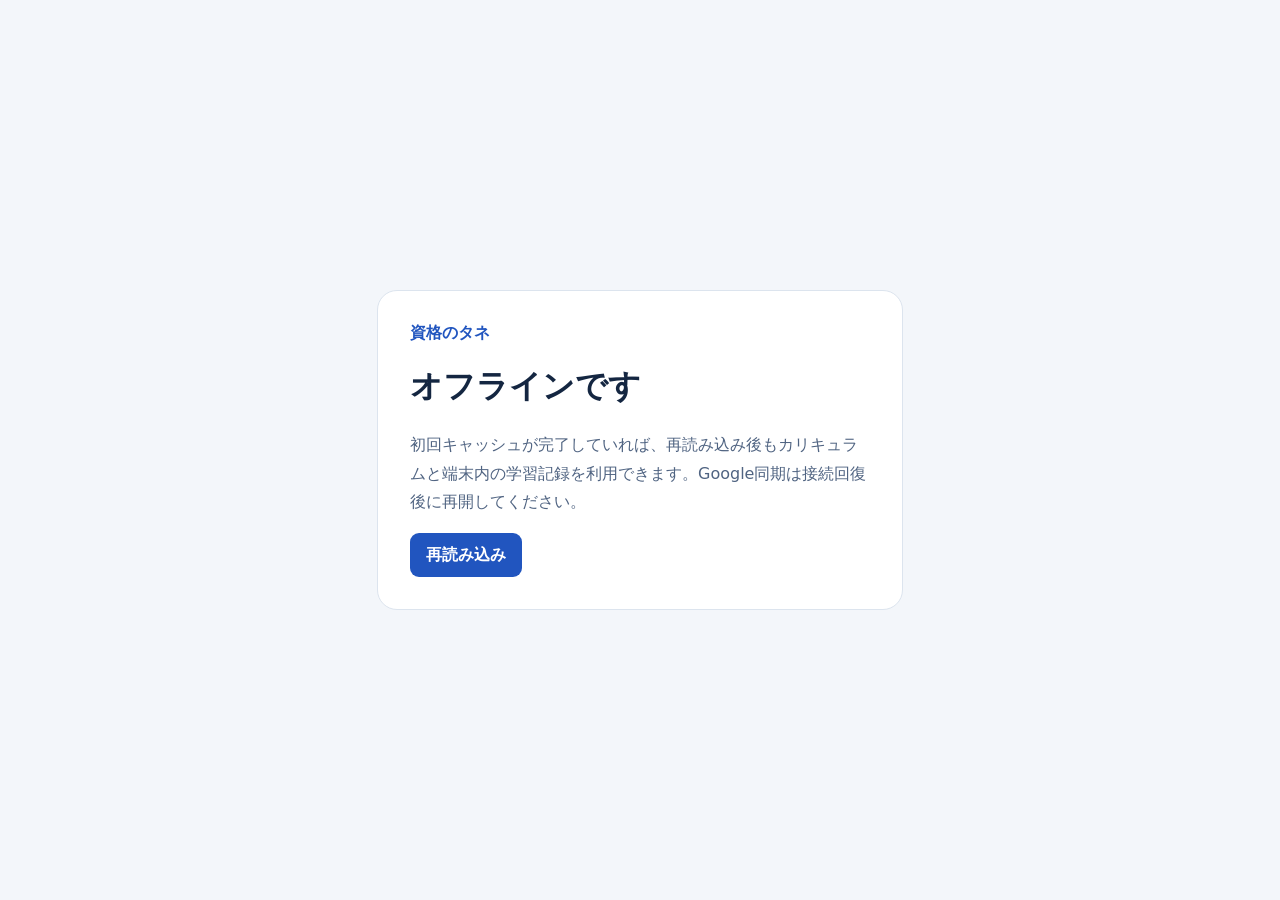
==== offline.html @ a2be4250 "Use native Japanese fonts for study screens" ====
<!doctype html>
<html lang="ja"><head><meta charset="UTF-8"><meta name="viewport" content="width=device-width,initial-scale=1"><meta name="theme-color" content="#f3f6fa"><title>オフライン｜資格のタネ</title><style>body{min-height:100vh;margin:0;display:grid;place-items:center;background:#f3f6fa;color:#142641;font:16px "Hiragino Sans","Yu Gothic","Meiryo","Noto Sans CJK JP",system-ui,sans-serif}.card{max-width:460px;margin:20px;padding:32px;border:1px solid #dce4ee;border-radius:20px;background:#fff}strong{color:#2155bf}p{color:#506482;line-height:1.8}button{font:inherit;min-height:44px;padding:0 16px;border:0;border-radius:9px;background:#2155bf;color:#fff;font-weight:800;cursor:pointer}</style></head><body><main class="card"><strong>資格のタネ</strong><h1>オフラインです</h1><p>初回キャッシュが完了していれば、再読み込み後もカリキュラムと端末内の学習記録を利用できます。Google同期は接続回復後に再開してください。</p><button onclick="location.reload()">再読み込み</button></main></body></html>
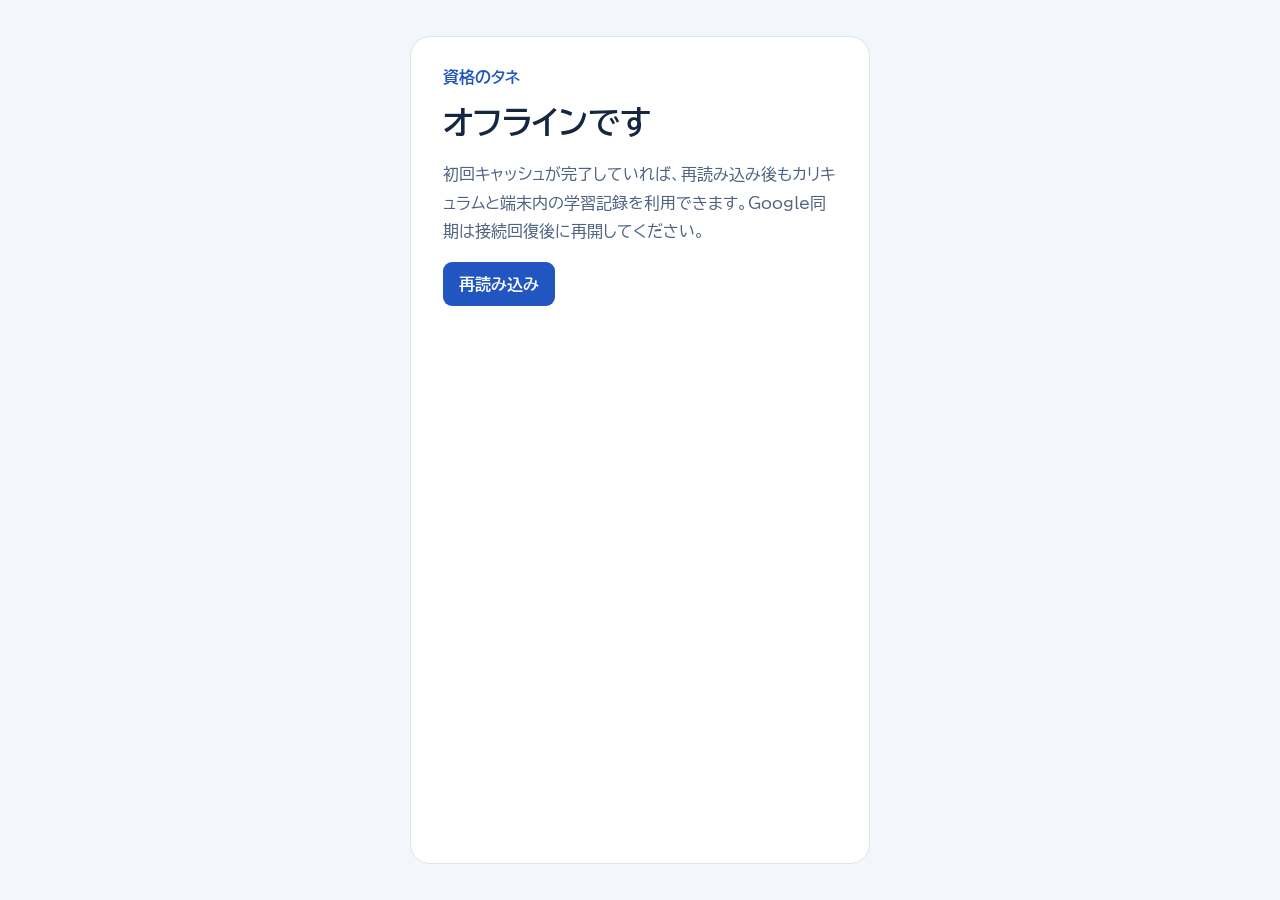
==== commit bcc8742c: "Improve Japanese typography for practice questions" ====
--- a/offline.html
+++ b/offline.html
@@ -1,2 +1,2 @@
 <!doctype html>
-<html lang="ja"><head><meta charset="UTF-8"><meta name="viewport" content="width=device-width,initial-scale=1"><meta name="theme-color" content="#f3f6fa"><title>オフライン｜資格のタネ</title><style>body{min-height:100vh;margin:0;display:grid;place-items:center;background:#f3f6fa;color:#142641;font:16px "Hiragino Sans","Yu Gothic","Meiryo","Noto Sans CJK JP",system-ui,sans-serif}.card{max-width:460px;margin:20px;padding:32px;border:1px solid #dce4ee;border-radius:20px;background:#fff}strong{color:#2155bf}p{color:#506482;line-height:1.8}button{font:inherit;min-height:44px;padding:0 16px;border:0;border-radius:9px;background:#2155bf;color:#fff;font-weight:800;cursor:pointer}</style></head><body><main class="card"><strong>資格のタネ</strong><h1>オフラインです</h1><p>初回キャッシュが完了していれば、再読み込み後もカリキュラムと端末内の学習記録を利用できます。Google同期は接続回復後に再開してください。</p><button onclick="location.reload()">再読み込み</button></main></body></html>
+<html lang="ja"><head><meta charset="UTF-8"><meta name="viewport" content="width=device-width,initial-scale=1"><meta name="theme-color" content="#f3f6fa"><title>オフライン｜資格のタネ</title><link rel="stylesheet" href="styles.css?v=41"><style>body{min-height:100vh;margin:0;display:grid;place-items:center;background:#f3f6fa;color:#142641;font:16px "BIZ UDPGothic","Hiragino Sans","Yu Gothic","Meiryo","Noto Sans CJK JP",system-ui,sans-serif}.card{max-width:460px;margin:20px;padding:32px;border:1px solid #dce4ee;border-radius:20px;background:#fff}strong{color:#2155bf}p{color:#506482;line-height:1.8}button{font:inherit;min-height:44px;padding:0 16px;border:0;border-radius:9px;background:#2155bf;color:#fff;font-weight:800;cursor:pointer}</style></head><body><main class="card"><strong>資格のタネ</strong><h1>オフラインです</h1><p>初回キャッシュが完了していれば、再読み込み後もカリキュラムと端末内の学習記録を利用できます。Google同期は接続回復後に再開してください。</p><button onclick="location.reload()">再読み込み</button></main></body></html>
--- a/styles.css
+++ b/styles.css
@@ -0,0 +1,360 @@
+@font-face {
+  font-family: "BIZ UDPGothic";
+  src: url("fonts/biz-ud-pgothic-regular.woff2") format("woff2");
+  font-weight: 400;
+  font-display: swap;
+}
+
+@font-face {
+  font-family: "BIZ UDPGothic";
+  src: url("fonts/biz-ud-pgothic-bold.woff2") format("woff2");
+  font-weight: 700;
+  font-display: swap;
+}
+
+:root {
+  color-scheme: light;
+  --bg: #f3f6fa;
+  --surface: #fff;
+  --surface-2: #f6f8fc;
+  --surface-3: #dfe7f3;
+  --line: #dce4ee;
+  --line-bright: #8da4c1;
+  --text: #142641;
+  --muted: #506482;
+  --accent: #2155bf;
+  --accent-hover: #19449f;
+  --accent-soft: #eaf1ff;
+  --support: #225880;
+  --orange: #80501b;
+  --red: #a8313b;
+  --shadow: 0 14px 42px rgba(43, 75, 120, .09);
+  font-family: "BIZ UDPGothic", "Hiragino Sans", "Yu Gothic", "Meiryo", "Noto Sans CJK JP", system-ui, sans-serif;
+}
+
+* { box-sizing: border-box; }
+[hidden] { display: none !important; }
+html { background: var(--bg); scroll-behavior: smooth; }
+body { margin: 0; min-width: 320px; min-height: 100vh; color: var(--text); background: var(--bg); line-height: 1.6; }
+h1, h2 { font-weight: 700; }
+button, input, select, textarea { font: inherit; }
+button { color: inherit; }
+button:focus-visible, input:focus-visible, select:focus-visible, textarea:focus-visible, a:focus-visible { outline: 3px solid #2760c4; outline-offset: 3px; }
+.skip-link { position: fixed; z-index: 100; top: 8px; left: 8px; padding: 10px 14px; border-radius: 8px; background: var(--accent); color: #fff; transform: translateY(-160%); }
+.skip-link:focus { transform: none; }
+
+.topbar { position: sticky; top: 0; z-index: 20; height: 72px; display: flex; align-items: center; justify-content: space-between; padding: 0 clamp(18px, 4vw, 58px); border-bottom: 1px solid var(--line); background: rgba(255, 255, 255, .94); backdrop-filter: blur(18px); }
+.brand { display: inline-flex; align-items: center; gap: 12px; padding: 0; border: 0; background: transparent; cursor: pointer; letter-spacing: .035em; }
+.brand strong { color: var(--accent); }
+.brand-mark { width: 22px; height: 23px; display: grid; grid-template-columns: repeat(3, 5px); align-items: end; gap: 3px; }
+.brand-mark i { display: block; border-radius: 4px; background: var(--accent); }
+.brand-mark i:nth-child(1) { height: 9px; }
+.brand-mark i:nth-child(2) { height: 16px; }
+.brand-mark i:nth-child(3) { height: 23px; }
+.top-actions, .plan-actions { display: flex; align-items: center; gap: 10px; }
+.plan-actions[hidden] { display: none; }
+.ghost-button, .icon-button { border: 1px solid var(--line); background: var(--surface); cursor: pointer; }
+.ghost-button { min-height: 40px; padding: 0 14px; border-radius: 10px; color: var(--muted); font-size: .875rem; }
+.ghost-button:hover { color: var(--text); border-color: var(--line-bright); }
+.icon-button { width: 40px; height: 40px; display: grid; place-items: center; padding: 0; border-radius: 10px; }
+.icon-button svg { width: 18px; fill: none; stroke: currentColor; stroke-width: 1.8; stroke-linecap: round; stroke-linejoin: round; }
+.google-button { min-height: 40px; display: inline-flex; align-items: center; gap: 9px; padding: 0 13px; border: 1px solid var(--line); border-radius: 10px; background: #fff; color: #263026; font-size: .875rem; font-weight: 800; cursor: pointer; }
+.google-button:hover { background: var(--surface-2); }
+.google-button:disabled { opacity: .65; cursor: wait; }
+.google-button svg { width: 19px; height: 19px; }
+.account-menu { position: relative; }
+.account-menu[hidden] { display: none; }
+.account-menu summary { min-height: 40px; display: flex; align-items: center; gap: 8px; padding: 0 11px 0 6px; border: 1px solid var(--line); border-radius: 999px; background: var(--surface); cursor: pointer; list-style: none; font-size: .875rem; }
+.account-menu summary::-webkit-details-marker { display: none; }
+.account-avatar { width: 29px; height: 29px; display: grid; place-items: center; border-radius: 50%; background: var(--accent); background-position: center; background-size: cover; color: #fff; font-weight: 900; }
+.account-avatar.has-image { color: transparent; }
+.account-popover { position: absolute; z-index: 40; top: calc(100% + 10px); right: 0; width: 260px; padding: 16px; border: 1px solid var(--line); border-radius: 13px; background: var(--surface); box-shadow: var(--shadow); }
+.account-popover strong, .account-popover p { display: block; overflow: hidden; text-overflow: ellipsis; white-space: nowrap; }
+.account-popover strong { font-size: .875rem; }
+.account-popover p { margin: 6px 0 13px; color: var(--muted); font-size: .8rem; }
+.account-popover button { width: 100%; min-height: 38px; margin-top: 6px; border: 1px solid var(--line); border-radius: 8px; background: var(--surface-2); cursor: pointer; }
+.account-popover button:hover { border-color: var(--line-bright); }
+
+main { min-height: calc(100vh - 72px); }
+.view { display: none; }
+.view.active { display: block; animation: reveal .35s ease-out; }
+@keyframes reveal { from { opacity: 0; transform: translateY(7px); } to { opacity: 1; transform: none; } }
+
+.setup-view { width: min(1140px, calc(100% - 40px)); margin: 0 auto; padding: clamp(48px, 7vw, 96px) 0 72px; }
+.setup-view.active { display: grid; grid-template-columns: minmax(0, 1fr) minmax(390px, .9fr); align-items: start; gap: clamp(36px, 6vw, 82px); }
+.setup-intro { padding-top: clamp(12px, 4vw, 52px); }
+.setup-intro h1 { max-width: 760px; margin: 18px 0 22px; font-size: clamp(2.25rem, 4.1vw, 4.25rem); line-height: 1.22; }
+.setup-intro h1 span { color: var(--accent); }
+.setup-intro > p { max-width: 650px; margin: 0; color: var(--muted); font-size: 1rem; line-height: 1.9; }
+.principle-grid { display: grid; grid-template-columns: repeat(2, minmax(0, 1fr)); gap: 10px; max-width: 510px; margin-top: 30px; }
+.principle-grid article { min-width: 0; padding: 14px 16px; border: 1px solid var(--line); border-radius: 12px; background: var(--surface); }
+.principle-grid strong { display: block; color: var(--accent); font-size: .95rem; }
+.principle-grid small { display: block; margin-top: 4px; color: var(--muted); font-size: .875rem; line-height: 1.5; }
+
+.setup-card { padding: clamp(25px, 4vw, 38px); border: 1px solid var(--line); border-radius: 24px; background: var(--surface); box-shadow: var(--shadow); }
+.setup-fields { min-width: 0; margin: 0; padding: 0; border: 0; }
+.form-heading h2 { margin: 8px 0; font-size: 1.65rem; }
+.form-heading > p:last-child { margin: 0 0 25px; color: var(--muted); font-size: .875rem; }
+.field-grid { display: grid; grid-template-columns: 1fr 1fr; gap: 16px; }
+.field { min-width: 0; }
+.full-field { margin-bottom: 17px; }
+.field label { display: block; margin: 0 0 7px; color: var(--text); font-size: .875rem; font-weight: 800; }
+.field input, .field select, .field textarea { width: 100%; border: 1px solid var(--line); border-radius: 10px; background: var(--surface); color: var(--text); }
+.field input, .field select { height: 44px; padding: 0 11px; }
+.field textarea { min-height: 92px; padding: 11px; resize: vertical; line-height: 1.55; }
+.field input, .field select, .field textarea { font-size: 1rem; }
+.field small { display: block; margin-top: 6px; color: var(--muted); font-size: .75rem; line-height: 1.5; }
+.suffix-input { position: relative; }
+.suffix-input input { padding-right: 38px; }
+.suffix-input span { position: absolute; right: 12px; top: 12px; color: var(--muted); font-size: .77rem; }
+.field-grid + .full-field { margin-top: 17px; }
+.form-error, .record-error { margin: 14px 0; padding: 10px 12px; border: 1px solid #ebc3c8; border-radius: 9px; background: #fff3f4; color: var(--red); font-size: .77rem; line-height: 1.55; }
+.primary-button { min-height: 48px; display: inline-flex; align-items: center; justify-content: center; gap: 18px; padding: 0 20px; border: 1px solid var(--accent); border-radius: 11px; background: var(--accent); color: #fff; font-weight: 700; cursor: pointer; }
+.primary-button:hover { background: var(--accent-hover); }
+.generate-button { width: 100%; }
+.privacy-note { margin: 12px 0 0; color: var(--muted); text-align: center; font-size: .75rem; line-height: 1.5; }
+
+.plan-view { width: min(1240px, calc(100% - 40px)); margin: 0 auto; padding: 44px 0 70px; }
+.plan-hero { padding: 0 0 8px; }
+.plan-hero h1 { margin: 12px 0 8px; font-size: clamp(1.75rem, 3.7vw, 2.9rem); line-height: 1.35; overflow-wrap: anywhere; }
+.plan-overview { display: flex; align-items: center; justify-content: space-between; gap: 16px; padding-block: 16px; color: var(--muted); }
+.progress-orbit { --progress: 0; flex: 0 0 104px; width: 104px; height: 104px; display: grid; place-items: center; border-radius: 50%; background: conic-gradient(var(--accent) calc(var(--progress) * 1%), var(--surface-3) 0); }
+.progress-orbit::before { content: ""; grid-area: 1 / 1; width: 88px; height: 88px; border-radius: 50%; background: var(--bg); }
+.progress-orbit div { z-index: 1; grid-area: 1 / 1; text-align: center; }
+.progress-orbit strong { font-size: 1.8rem; letter-spacing: -.05em; }
+.progress-orbit span { color: var(--muted); }
+.progress-orbit small { display: block; color: var(--muted); font-size: .64rem; }
+.stats-grid { margin-top: 18px; display: grid; grid-template-columns: repeat(5, 1fr); gap: 10px; }
+.stat-card, .panel, .today-card { border: 1px solid var(--line); border-radius: 18px; background: var(--surface); }
+.stat-card { padding: 19px; }
+.stat-card span, .stat-card small { display: block; color: var(--muted); }
+.stat-card span { font-size: .875rem; font-weight: 800; }
+.stat-card strong { display: block; margin: 10px 0 4px; font-size: 1.72rem; letter-spacing: -.04em; }
+.stat-card small { font-size: .75rem; letter-spacing: .1em; text-transform: uppercase; }
+.accent-card { border-color: #cedcf5; background: linear-gradient(130deg, var(--accent-soft), var(--surface)); }
+
+.today-card { margin-top: 18px; padding: clamp(24px, 4vw, 38px); border-color: #cbd9ef; background: var(--surface); box-shadow: var(--shadow); scroll-margin-top: 90px; }
+.today-topline { display: flex; align-items: flex-start; justify-content: space-between; gap: 20px; }
+.today-topline h2 { margin: 7px 0 0; font-size: 1.55rem; }
+.phase-pill { padding: 7px 11px; border: 1px solid #c7d8f5; border-radius: 999px; background: var(--accent-soft); color: var(--accent); font-size: .7rem; font-weight: 900; }
+.today-grid { display: grid; grid-template-columns: minmax(0, 1.3fr) minmax(320px, .7fr); gap: 34px; margin-top: 30px; }
+.session-date { margin: 0; color: var(--support); font-size: .875rem; font-weight: 800; }
+.session-detail h3 { margin: 9px 0 6px; font-size: clamp(1.4rem, 3vw, 2.1rem); }
+.focus-domains { margin: 0; color: var(--muted); font-size: .875rem; }
+.task-list { display: grid; gap: 8px; margin: 25px 0 0; padding: 0; list-style: none; counter-reset: task; }
+.task-list li { display: grid; grid-template-columns: 52px 1fr; align-items: center; gap: 13px; padding: 12px 14px; border: 1px solid var(--line); border-radius: 10px; background: var(--surface-2); color: var(--text); font-size: .9rem; line-height: 1.5; }
+.task-time { color: var(--accent); font-size: .8rem; font-weight: 900; }
+.recall-list { display: grid; gap: 10px; margin-top: 16px; }
+.recall-list:empty, .review-summary:empty, .review-items:empty { display: none; }
+.recall-card { padding: 16px; border: 1px solid #cbd9ef; border-radius: 12px; background: var(--accent-soft); }
+.recall-card h4 { margin: 6px 0 12px; overflow-wrap: anywhere; }
+.recall-meta, .review-summary { margin: 0; color: var(--muted); font-size: .875rem; }
+.recall-card summary { padding: 5px 0; color: var(--accent); cursor: pointer; font-weight: 700; }
+.recall-answer { white-space: pre-wrap; overflow-wrap: anywhere; }
+.recall-rating { display: grid; gap: 6px; max-width: 18rem; font-size: .875rem; }
+.recall-rating select { min-height: 40px; padding: 0 8px; border: 1px solid var(--line-bright); border-radius: 8px; background: var(--surface); color: var(--text); }
+.review-summary { margin-top: 10px; }
+.review-item-form { display: grid; grid-template-columns: minmax(8rem, .7fr) 1fr 1fr auto; align-items: end; gap: 12px; }
+.review-item-form textarea { display: block; min-height: 44px; }
+.review-item-form .primary-button { min-height: 44px; white-space: nowrap; }
+.review-items { display: grid; gap: 8px; margin: 16px 0 0; padding: 0; list-style: none; }
+.review-items li { display: flex; flex-wrap: wrap; justify-content: space-between; gap: 6px 12px; padding: 10px 12px; border: 1px solid var(--line); border-radius: 8px; overflow-wrap: anywhere; }
+.review-items li span, .record-recall { color: var(--muted); font-size: .875rem; }
+.record-recall { margin: 8px 0 0; padding-left: 20px; overflow-wrap: anywhere; }
+.record-form { padding: 22px; border: 1px solid var(--line); border-radius: 14px; background: var(--surface-2); }
+.record-form h3 { margin: 0 0 17px; font-size: 1rem; }
+.record-fields { display: grid; gap: 12px; }
+.record-fields label { color: var(--text); font-size: .875rem; font-weight: 800; }
+.record-fields label > span { display: flex; align-items: center; gap: 7px; margin-top: 6px; }
+.record-fields input, .record-fields select, .record-fields textarea { width: 100%; margin-top: 6px; border: 1px solid var(--line); border-radius: 8px; background: var(--surface); color: var(--text); }
+.record-fields input, .record-fields select { min-height: 40px; padding: 0 10px; }
+.record-fields label > span input { width: 100px; margin: 0; }
+.record-fields textarea { padding: 9px; resize: vertical; line-height: 1.5; }
+.record-form .primary-button { width: 100%; margin-top: 15px; }
+.complete-state .today-grid { grid-template-columns: 1fr; }
+
+.panel { margin-top: 18px; padding: 28px; }
+.section-heading { display: flex; align-items: flex-start; justify-content: space-between; gap: 30px; margin-bottom: 25px; }
+.section-heading h2 { margin: 7px 0 0; font-size: 1.3rem; }
+.section-heading > p { max-width: 440px; margin: 0; color: var(--muted); font-size: .76rem; line-height: 1.6; }
+.section-heading.compact { margin-bottom: 18px; }
+.phase-timeline { display: grid; grid-template-columns: repeat(3, 1fr); gap: 10px; }
+.phase-card { min-height: 190px; display: grid; grid-template-columns: 34px 1fr; gap: 11px; padding: 18px; border: 1px solid var(--line); border-radius: 13px; background: var(--surface-2); }
+.phase-card.done { border-color: #c7d8f5; background: var(--accent-soft); }
+.phase-number { color: var(--accent); font-size: .7rem; font-weight: 900; }
+.phase-principle { color: var(--support); font-size: .62rem; font-weight: 900; letter-spacing: .07em; }
+.phase-body h3 { margin: 8px 0; font-size: .95rem; }
+.phase-body p { margin: 0; color: var(--muted); font-size: .875rem; line-height: 1.65; }
+.phase-body small { display: block; margin-top: 15px; color: var(--muted); font-size: .75rem; }
+.two-column { display: grid; grid-template-columns: minmax(0, 1.05fr) minmax(340px, .95fr); gap: 18px; }
+.schedule-panel, .records-panel { min-width: 0; }
+.schedule-list, .records-list { max-height: 600px; display: grid; gap: 7px; padding-right: 3px; overflow-y: auto; scrollbar-color: var(--line-bright) transparent; }
+.schedule-row { width: 100%; display: grid; grid-template-columns: 32px 100px minmax(0, 1fr) 44px; align-items: center; gap: 10px; padding: 11px; border: 1px solid var(--line); border-radius: 10px; background: var(--surface-2); text-align: left; cursor: pointer; }
+.schedule-row:hover:not(:disabled), .schedule-row.current { border-color: #8da9de; background: var(--accent-soft); }
+.schedule-row:disabled { color: var(--muted); cursor: default; }
+.schedule-row.done { background: var(--surface); }
+.schedule-check { width: 27px; height: 27px; display: grid; place-items: center; border: 1px solid var(--line); border-radius: 7px; color: var(--muted); font-size: .65rem; font-weight: 900; }
+.schedule-row.done .schedule-check { border-color: #b9cff4; background: var(--accent-soft); color: var(--accent); }
+.schedule-date, .schedule-minutes { color: var(--muted); font-size: .8rem; }
+.schedule-title { min-width: 0; overflow: hidden; text-overflow: ellipsis; white-space: nowrap; font-size: .875rem; font-weight: 800; }
+.schedule-minutes { text-align: right; }
+.record-card { padding: 14px; border: 1px solid var(--line); border-radius: 10px; background: var(--surface-2); }
+.record-top { display: flex; align-items: center; justify-content: space-between; gap: 12px; }
+.record-top strong { font-size: .875rem; }
+.record-top span { flex: 0 0 auto; color: var(--accent); font-size: .8rem; font-weight: 900; }
+.record-meta { margin: 6px 0 0; color: var(--muted); font-size: .75rem; }
+.record-note { margin: 10px 0 0; padding-top: 10px; border-top: 1px solid var(--line); color: var(--muted); font-size: .875rem; line-height: 1.55; }
+.empty-state { padding: 34px 18px; border: 1px dashed var(--line); border-radius: 11px; color: var(--muted); text-align: center; font-size: .76rem; line-height: 1.7; }
+.evidence-note { display: flex; gap: 18px; margin-top: 18px; padding: 18px 22px; border: 1px dashed var(--line); border-radius: 14px; }
+.evidence-note strong { flex: 0 0 auto; color: var(--orange); font-size: .875rem; }
+.evidence-note p { margin: 0; color: var(--muted); font-size: .875rem; line-height: 1.65; }
+.toast { position: fixed; z-index: 50; right: 22px; bottom: 22px; max-width: 330px; padding: 13px 17px; border: 1px solid #c7d8f5; border-radius: 10px; background: var(--surface); color: var(--text); box-shadow: var(--shadow); opacity: 0; transform: translateY(15px); pointer-events: none; transition: .25s ease; }
+.toast.show { opacity: 1; transform: none; }
+
+@media (max-width: 1050px) {
+  .review-item-form { grid-template-columns: 1fr 1fr; }
+  .setup-view.active { grid-template-columns: 1fr; max-width: 720px; }
+  .setup-intro { padding-top: 0; }
+  .setup-intro h1 { max-width: 900px; }
+  .setup-card { max-width: 720px; }
+  .stats-grid { grid-template-columns: repeat(3, 1fr); }
+  .today-grid, .two-column { grid-template-columns: 1fr; }
+  .phase-timeline { grid-template-columns: repeat(2, 1fr); }
+}
+@media (max-width: 680px) {
+  .review-item-form { grid-template-columns: 1fr; }
+  .topbar { min-height: 64px; height: auto; padding: 10px 14px; flex-wrap: wrap; gap: 8px 12px; }
+  .ghost-button { min-height: 36px; padding: 0 10px; font-size: .7rem; }
+  .icon-button { width: 36px; height: 36px; }
+  .google-button { min-height: 36px; padding: 0 9px; }
+  .google-button span { display: none; }
+  .account-menu summary { min-height: 36px; max-width: 120px; padding-right: 8px; }
+  .account-menu summary #account-name { overflow: hidden; text-overflow: ellipsis; white-space: nowrap; }
+  main { min-height: calc(100vh - 64px); }
+  .setup-view, .plan-view { width: min(100% - 28px, 1240px); }
+  .setup-view { padding: 38px 0 52px; }
+  .setup-intro h1 { font-size: clamp(1.95rem, 7vw, 2.65rem); }
+  .principle-grid { grid-template-columns: repeat(2, 1fr); }
+  .setup-card { padding: 22px 17px; }
+  .field-grid { grid-template-columns: 1fr; }
+  .plan-view { padding-top: 25px; }
+  .progress-orbit { flex-basis: 94px; width: 94px; height: 94px; }
+  .progress-orbit::before { width: 76px; height: 76px; }
+  .progress-orbit strong { font-size: 1.55rem; }
+  .stats-grid { grid-template-columns: repeat(2, 1fr); }
+  .today-card, .panel { padding: 20px 15px; }
+  .today-topline { align-items: center; }
+  .today-grid { gap: 22px; }
+  .phase-timeline { grid-template-columns: 1fr; }
+  .section-heading { display: block; }
+  .section-heading > p { margin-top: 12px; }
+  .schedule-row { grid-template-columns: 30px 82px 1fr; }
+  .schedule-minutes { display: none; }
+  .evidence-note { display: block; }
+  .evidence-note p { margin-top: 8px; }
+}
+.plan-picker, .practice-actions { display: flex; align-items: end; flex-wrap: wrap; gap: 12px; }
+.plan-picker { margin-bottom: 20px; }
+.plan-picker .field { flex: 0 1 28rem; }
+.plan-picker .ghost-button, .practice-actions button { min-height: 44px; }
+.cancel-plan { margin-top: 10px; }
+.history-scope { display: block; margin-bottom: 12px; color: var(--muted); font-size: .875rem; }
+.practice-panel { margin-bottom: 20px; }
+.quest { display: grid; grid-template-columns: auto minmax(40px, 1fr) auto; align-items: center; gap: 18px; padding: 13px 16px; border-radius: 12px; background: #eaf5ef; color: #20513d; }
+.quest div { display: flex; flex-wrap: wrap; align-items: baseline; gap: 8px; }
+.quest span { font-size: .875rem; font-variant-numeric: tabular-nums; }
+.quest progress { appearance: none; width: 100%; height: 8px; border: 0; border-radius: 8px; overflow: hidden; background: #c9ded1; }
+.quest progress::-webkit-progress-bar { background: #c9ded1; }
+.quest progress::-webkit-progress-value { background: #32835c; border-radius: 8px; }
+.quest progress::-moz-progress-bar { background: #32835c; }
+#quest-level { font-weight: 800; white-space: nowrap; }
+.practice-options { margin-bottom: 22px; }
+.practice-options .primary-button { min-height: 52px; }
+.practice-options h2, #practice-question { margin: 0; }
+#daily-streak { display: inline-block; margin: 8px 0 0; padding: 3px 9px; border: 1px solid #a7beae; border-radius: 5px; color: #375443; font-size: .875rem; }
+#daily-streak.earned { color: #56401e; border-color: #d7b665; background: #fff1c6; }
+.practice-options p, .mock-method, .practice-meta { color: var(--muted); }
+.dashboard-details { margin-top: 12px; padding: 0 16px; border: 1px solid var(--line); border-radius: 12px; background: var(--surface); }
+.dashboard-details[open] { padding-bottom: 16px; }
+.dashboard-details > summary { padding-block: 13px; font-weight: 750; cursor: pointer; }
+.dashboard-details label:has(#pass-mark) { display: inline-block; margin: 0 10px 6px 0; }
+.standing-panel h2 { margin: 0 0 16px; font-size: 1.25rem; line-height: 1.5; }
+.standing-grid { display: grid; grid-template-columns: repeat(2, minmax(0, 1fr)); gap: 16px; }
+.standing-grid > div { border-radius: 12px; padding: 14px 16px; background: var(--surface-2); }
+.standing-grid p { margin: 0; }
+.standing-stat { font-weight: 800; }
+#review-status { margin-top: 10px; color: var(--muted); }
+#activity-week { display: grid; grid-template-columns: repeat(7, minmax(0, 38px)); gap: 5px; margin: 10px 0 0; padding: 0; list-style: none; }
+#activity-week li { display: grid; justify-items: center; gap: 2px; color: var(--muted); font-size: .7rem; }
+.day-mark { display: grid; place-items: center; width: 100%; aspect-ratio: 1; border-radius: 8px; background: var(--surface-3); font-size: 1.1rem; }
+#activity-week .studied .day-mark { background: #2f7656; color: #fff; }
+.sr-only { position: absolute; width: 1px; height: 1px; overflow: hidden; clip-path: inset(50%); white-space: nowrap; }
+#pass-mark { width: 4.25rem; padding: 6px; border: 1px solid var(--line-bright); border-radius: 6px; }
+#start-mock:disabled { opacity: .6; cursor: default; }
+.mock-result:empty, .practice-feedback:empty { display: none; }
+.mock-method { font-size: .875rem; line-height: 1.6; }
+.mock-method summary { cursor: pointer; }
+.in-practice > :not(.practice-panel) { display: none; }
+.in-practice .practice-panel { max-width: 760px; margin: 0 auto; box-shadow: var(--shadow); }
+.practice-meta { margin: 30px 0 10px; font-size: .875rem; font-weight: 700; }
+#practice-question, #timed-mock-question { line-height: 1.65; overflow-wrap: anywhere; }
+#practice-question { font-size: clamp(1.25rem, 3vw, 1.75rem); }
+#practice-run { overflow-wrap: anywhere; }
+.practice-answer { margin: 20px 0; padding: 16px 18px; border-left: 3px solid #398360; background: #f0f7f2; line-height: 1.8; white-space: pre-wrap; overflow-wrap: anywhere; }
+.practice-feedback { color: #235a41; line-height: 1.7; font-weight: 700; }
+.practice-actions { margin-top: 24px; align-items: center; }
+.challenge-result { margin-top: 26px; padding: clamp(18px, 4vw, 30px); border-radius: 14px; background: var(--surface-2); }
+.challenge-result h2 { margin: 0; color: #225a40; font-size: 1.125rem; }
+.challenge-score { margin: 8px 0; font-size: clamp(1.7rem, 5vw, 2.6rem); font-weight: 850; }
+.challenge-result ul { padding-inline-start: 22px; color: var(--muted); }
+.challenge-result ul:empty { display: none; }
+.setup-actions { display: flex; flex-wrap: wrap; gap: 8px; margin-top: 20px; }
+.setup-actions:not(:has(button:not([hidden]))) { display: none; }
+.trial-oracle-start { margin-top: 8px; }
+.practice-choices { display: grid; gap: 9px; margin-top: 18px; }
+.practice-choices:empty { display: none; }
+.choice-button { min-height: 48px; padding: 11px 16px; border: 1px solid var(--line-bright); border-radius: 10px; background: var(--surface); color: var(--text); font-size: 1rem; font-weight: 400; line-height: 1.7; text-align: left; overflow-wrap: anywhere; cursor: pointer; }
+.choice-button:hover, .choice-button:focus-visible { border-color: var(--accent); background: var(--accent-soft); }
+#timed-mock-answer fieldset { border: 0; margin: 0; padding: 0; min-inline-size: 0; }
+#timed-mock-question { padding: 0; margin-bottom: 16px; font-weight: 700; scroll-margin-top: 6rem; }
+#timed-mock-choices { display: grid; gap: 8px; }
+#timed-mock-choices label { display: flex; align-items: flex-start; gap: 10px; }
+#timed-mock-choices input { flex-shrink: 0; margin-top: 4px; accent-color: var(--accent); }
+#timed-mock-choices label:has(input:checked) { border-color: var(--accent); background: var(--accent-soft); }
+#timed-mock-review details { padding: 10px 0; border-top: 1px solid var(--line); overflow-wrap: anywhere; }
+#timed-mock button:disabled { opacity: .45; cursor: default; }
+.choice-settings { grid-column: 1 / -1; grid-row: 2; color: var(--muted); font-size: .875rem; }
+.choice-settings summary { cursor: pointer; }
+.choice-settings .field { max-width: 42rem; margin-top: 10px; }
+.install-guide { font-size: .875rem; line-height: 1.65; color: var(--muted); }
+.install-guide > ul { padding-inline-start: 1.5rem; }
+@media (max-width: 680px) {
+  .standing-grid { grid-template-columns: 1fr; gap: 8px; }
+  .practice-options .primary-button, .setup-actions button, .trial-oracle-start { width: 100%; }
+  .quest { grid-template-columns: 1fr auto; gap: 8px; }
+  .quest progress { order: 1; grid-column: 1 / -1; }
+  .practice-actions button { flex: 1 1 100%; }
+  .practice-actions .primary-button { min-height: 52px; }
+  .practice-actions .ghost-button { font-size: .875rem; }
+  #practice-question, .practice-actions button { scroll-margin-top: 5rem; }
+  .dashboard-details > summary { min-height: 44px; }
+  .choice-settings { grid-row: auto; }
+}
+@media (prefers-reduced-motion: reduce) {
+  *, *::before, *::after { scroll-behavior: auto !important; animation-duration: .01ms !important; transition-duration: .01ms !important; }
+}
+
+.menu-toggle { width: 44px; height: 44px; color: var(--text); }
+.menu-toggle span { width: 18px; height: 2px; background: currentColor; box-shadow: 0 -6px currentColor, 0 6px currentColor; }
+#site-menu { position: fixed; inset: 0 0 0 auto; margin: 0; width: min(320px, 88vw); max-width: none; height: 100%; max-height: none; padding: 20px; color: var(--text); background: var(--surface); border: 0; border-left: 1px solid var(--line); }
+#site-menu::backdrop { background: rgb(20 38 65 / 35%); }
+.menu-heading { display: flex; justify-content: space-between; align-items: center; margin-bottom: 16px; }
+.menu-heading h2 { margin: 0; }
+#site-menu nav { display: grid; }
+#site-menu nav a { padding: 13px 12px; border-radius: 8px; color: var(--text); text-decoration: none; }
+#site-menu nav a[aria-current], #site-menu nav a:hover { color: var(--accent); background: var(--accent-soft); }
+#section-header, .menu-page { max-width: 920px; margin-inline: auto; }
+#section-header a { display: inline-flex; align-items: center; min-height: 44px; color: var(--muted); }
+#section-header h1 { margin: 4px 0 20px; }
+.menu-page > .panel, .menu-page > .stats-grid, .menu-page > .standing-grid { margin-block: 14px; }
+.menu-page .plan-actions { flex-wrap: wrap; }
